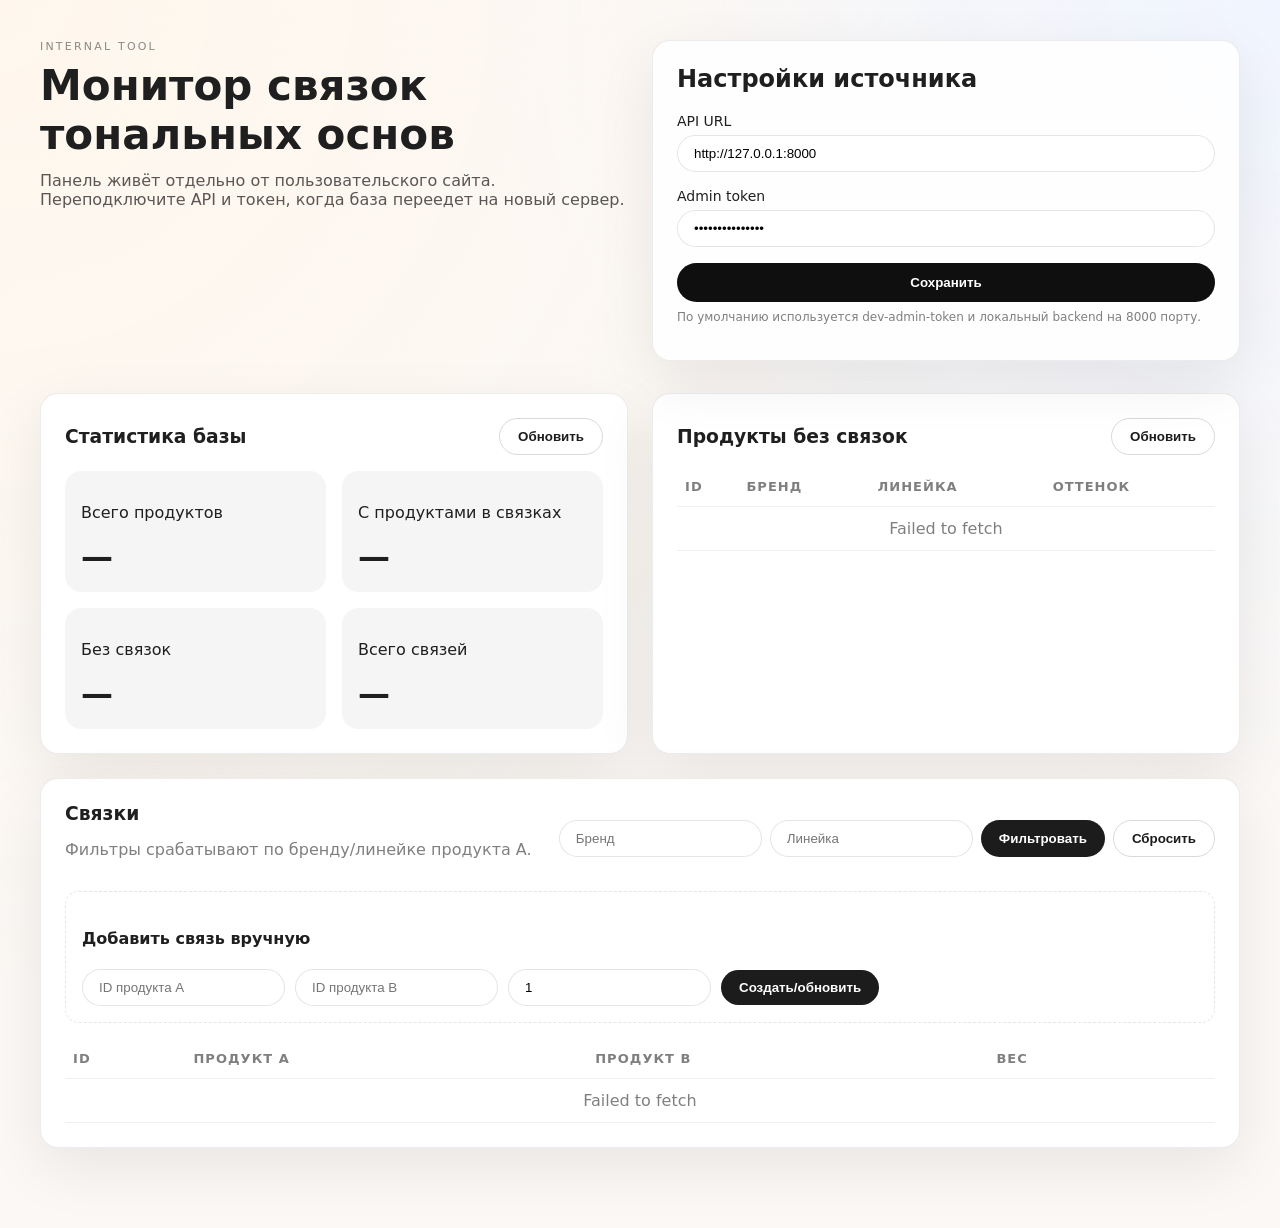
==== admin-tool/index.html @ c2df2147 "Add standalone admin API and UI" ====
<!DOCTYPE html>
<html lang="ru">
<head>
    <meta charset="UTF-8" />
    <meta name="viewport" content="width=device-width, initial-scale=1.0" />
    <title>SkinCode — Админ панель связок</title>
    <link rel="stylesheet" href="styles.css" />
</head>
<body>
    <div class="app-shell">
        <header class="app-header">
            <div>
                <p class="eyebrow">internal tool</p>
                <h1>Монитор связок тональных основ</h1>
                <p class="subtitle">Панель живёт отдельно от пользовательского сайта. Переподключите API и токен, когда база переедет на новый сервер.</p>
            </div>
            <div class="config-card">
                <h2>Настройки источника</h2>
                <label>
                    API URL
                    <input type="text" id="api-url" placeholder="https://..." />
                </label>
                <label>
                    Admin token
                    <input type="password" id="api-token" placeholder="X-Admin-Token" />
                </label>
                <button id="save-config">Сохранить</button>
                <p class="config-hint">По умолчанию используется dev-admin-token и локальный backend на 8000 порту.</p>
            </div>
        </header>

        <main class="grid">
            <section class="panel" id="stats-panel">
                <div class="panel-header">
                    <h3>Статистика базы</h3>
                    <button class="ghost" id="refresh-stats">Обновить</button>
                </div>
                <div class="stats-grid" id="stats-grid">
                    <article class="stat-card">
                        <p>Всего продуктов</p>
                        <strong id="stat-total">—</strong>
                    </article>
                    <article class="stat-card">
                        <p>С продуктами в связках</p>
                        <strong id="stat-linked">—</strong>
                    </article>
                    <article class="stat-card">
                        <p>Без связок</p>
                        <strong id="stat-unlinked">—</strong>
                    </article>
                    <article class="stat-card">
                        <p>Всего связей</p>
                        <strong id="stat-links">—</strong>
                    </article>
                </div>
            </section>

            <section class="panel" id="gaps-panel">
                <div class="panel-header">
                    <h3>Продукты без связок</h3>
                    <button class="ghost" id="refresh-gaps">Обновить</button>
                </div>
                <table>
                    <thead>
                        <tr>
                            <th>ID</th>
                            <th>Бренд</th>
                            <th>Линейка</th>
                            <th>Оттенок</th>
                        </tr>
                    </thead>
                    <tbody id="gaps-body">
                        <tr><td colspan="4" class="muted">Нет данных</td></tr>
                    </tbody>
                </table>
            </section>

            <section class="panel wide" id="links-panel">
                <div class="panel-header">
                    <div>
                        <h3>Связки</h3>
                        <p class="muted">Фильтры срабатывают по бренду/линейке продукта A.</p>
                    </div>
                    <div class="filters">
                        <input type="text" id="filter-brand" placeholder="Бренд" />
                        <input type="text" id="filter-line" placeholder="Линейка" />
                        <button id="apply-filter">Фильтровать</button>
                        <button class="ghost" id="reset-filter">Сбросить</button>
                    </div>
                </div>
                <div class="panel-subheader">
                    <form id="create-link-form">
                        <h4>Добавить связь вручную</h4>
                        <div class="form-row">
                            <input type="number" id="product-a" placeholder="ID продукта A" required />
                            <input type="number" id="product-b" placeholder="ID продукта B" required />
                            <input type="number" id="link-weight" placeholder="Вес" value="1" min="0" />
                            <button type="submit">Создать/обновить</button>
                        </div>
                    </form>
                </div>
                <table>
                    <thead>
                        <tr>
                            <th>ID</th>
                            <th>Продукт A</th>
                            <th>Продукт B</th>
                            <th>Вес</th>
                            <th></th>
                        </tr>
                    </thead>
                    <tbody id="links-body">
                        <tr><td colspan="5" class="muted">Нет данных</td></tr>
                    </tbody>
                </table>
            </section>
        </main>
    </div>

    <template id="link-row-template">
        <tr>
            <td class="mono" data-field="id"></td>
            <td>
                <div class="product-line" data-field="productA"></div>
            </td>
            <td>
                <div class="product-line" data-field="productB"></div>
            </td>
            <td>
                <input type="number" class="weight-input" min="0" />
            </td>
            <td>
                <button class="ghost" data-action="delete">Удалить</button>
            </td>
        </tr>
    </template>

    <script src="app.js" type="module"></script>
</body>
</html>
---- admin-tool/styles.css ----
:root {
    font-family: 'Inter', system-ui, -apple-system, BlinkMacSystemFont, 'Segoe UI', sans-serif;
    color: #1f1f1f;
    background: #f9f6f2;
    --radius: 18px;
    --border: 1px solid rgba(15, 15, 15, 0.08);
    --shadow: 0 20px 60px rgba(15, 15, 15, 0.08);
    --shell-max: 1200px;
}

* {
    box-sizing: border-box;
}

body {
    margin: 0;
    padding: 40px 24px 80px;
    background: radial-gradient(circle at top left, #fff7ed, transparent 55%),
        radial-gradient(circle at top right, #f1f5ff, transparent 45%),
        #fbf8f5;
}

.app-shell {
    max-width: var(--shell-max);
    margin: 0 auto;
    display: flex;
    flex-direction: column;
    gap: 32px;
}

.app-header {
    display: grid;
    grid-template-columns: repeat(auto-fit, minmax(280px, 1fr));
    gap: 24px;
    align-items: start;
}

.eyebrow {
    text-transform: uppercase;
    letter-spacing: 0.2em;
    font-size: 11px;
    color: rgba(0, 0, 0, 0.45);
    margin: 0 0 8px;
}

.app-header h1 {
    margin: 0 0 12px;
    font-size: clamp(28px, 4vw, 42px);
}

.subtitle {
    margin: 0;
    color: rgba(0, 0, 0, 0.65);
}

.config-card {
    background: rgba(255, 255, 255, 0.85);
    border: var(--border);
    border-radius: var(--radius);
    padding: 24px;
    backdrop-filter: blur(20px);
    box-shadow: var(--shadow);
}

.config-card h2 {
    margin-top: 0;
}

.config-card label {
    display: flex;
    flex-direction: column;
    font-size: 14px;
    gap: 6px;
    margin-bottom: 16px;
}

.config-card input {
    padding: 10px 12px;
    border-radius: 10px;
    border: var(--border);
    background: rgba(255, 255, 255, 0.9);
}

.config-card button {
    width: 100%;
    padding: 12px;
    border-radius: 999px;
    border: none;
    background: #0f0f0f;
    color: white;
    font-weight: 600;
}

.config-hint {
    font-size: 12px;
    color: rgba(0, 0, 0, 0.5);
    margin-top: 8px;
}

.grid {
    display: grid;
    gap: 24px;
}

.panel {
    background: white;
    border-radius: var(--radius);
    padding: 24px;
    border: var(--border);
    box-shadow: var(--shadow);
}

.panel.wide {
    grid-column: span 1;
}

.panel-header {
    display: flex;
    align-items: center;
    justify-content: space-between;
    gap: 16px;
}

.panel-header h3 {
    margin: 0;
}

.panel-subheader {
    margin: 16px 0;
    border: 1px dashed rgba(0, 0, 0, 0.1);
    border-radius: 14px;
    padding: 16px;
}

.stats-grid {
    display: grid;
    grid-template-columns: repeat(auto-fit, minmax(180px, 1fr));
    gap: 16px;
    margin-top: 16px;
}

.stat-card {
    background: rgba(15, 15, 15, 0.04);
    border-radius: 16px;
    padding: 16px;
}

.stat-card strong {
    font-size: 32px;
    display: block;
}

.filters {
    display: flex;
    flex-wrap: wrap;
    gap: 8px;
}

button {
    border: none;
    border-radius: 999px;
    padding: 10px 18px;
    background: #1c1c1c;
    color: white;
    cursor: pointer;
    font-weight: 600;
}

button.ghost {
    background: transparent;
    color: #1c1c1c;
    border: 1px solid rgba(0, 0, 0, 0.15);
}

input[type="text"],
input[type="number"],
input[type="password"] {
    border-radius: 999px;
    border: 1px solid rgba(0, 0, 0, 0.1);
    padding: 10px 16px;
    min-width: 140px;
}

table {
    width: 100%;
    border-collapse: collapse;
    margin-top: 12px;
}

th,
td {
    padding: 12px 8px;
    border-bottom: 1px solid rgba(0, 0, 0, 0.06);
    text-align: left;
}

th {
    font-size: 13px;
    text-transform: uppercase;
    letter-spacing: 0.08em;
    color: rgba(0, 0, 0, 0.5);
}

.muted {
    color: rgba(0, 0, 0, 0.5);
    text-align: center;
}

.product-line {
    display: flex;
    flex-direction: column;
    font-size: 13px;
}

.product-line strong {
    font-size: 15px;
}

.mono {
    font-family: 'JetBrains Mono', 'SFMono-Regular', Consolas, monospace;
}

.form-row {
    display: flex;
    flex-wrap: wrap;
    gap: 10px;
    align-items: center;
}

.weight-input {
    width: 80px;
}

@media (min-width: 900px) {
    .grid {
        grid-template-columns: repeat(2, minmax(0, 1fr));
    }

    .panel.wide {
        grid-column: span 2;
    }
}
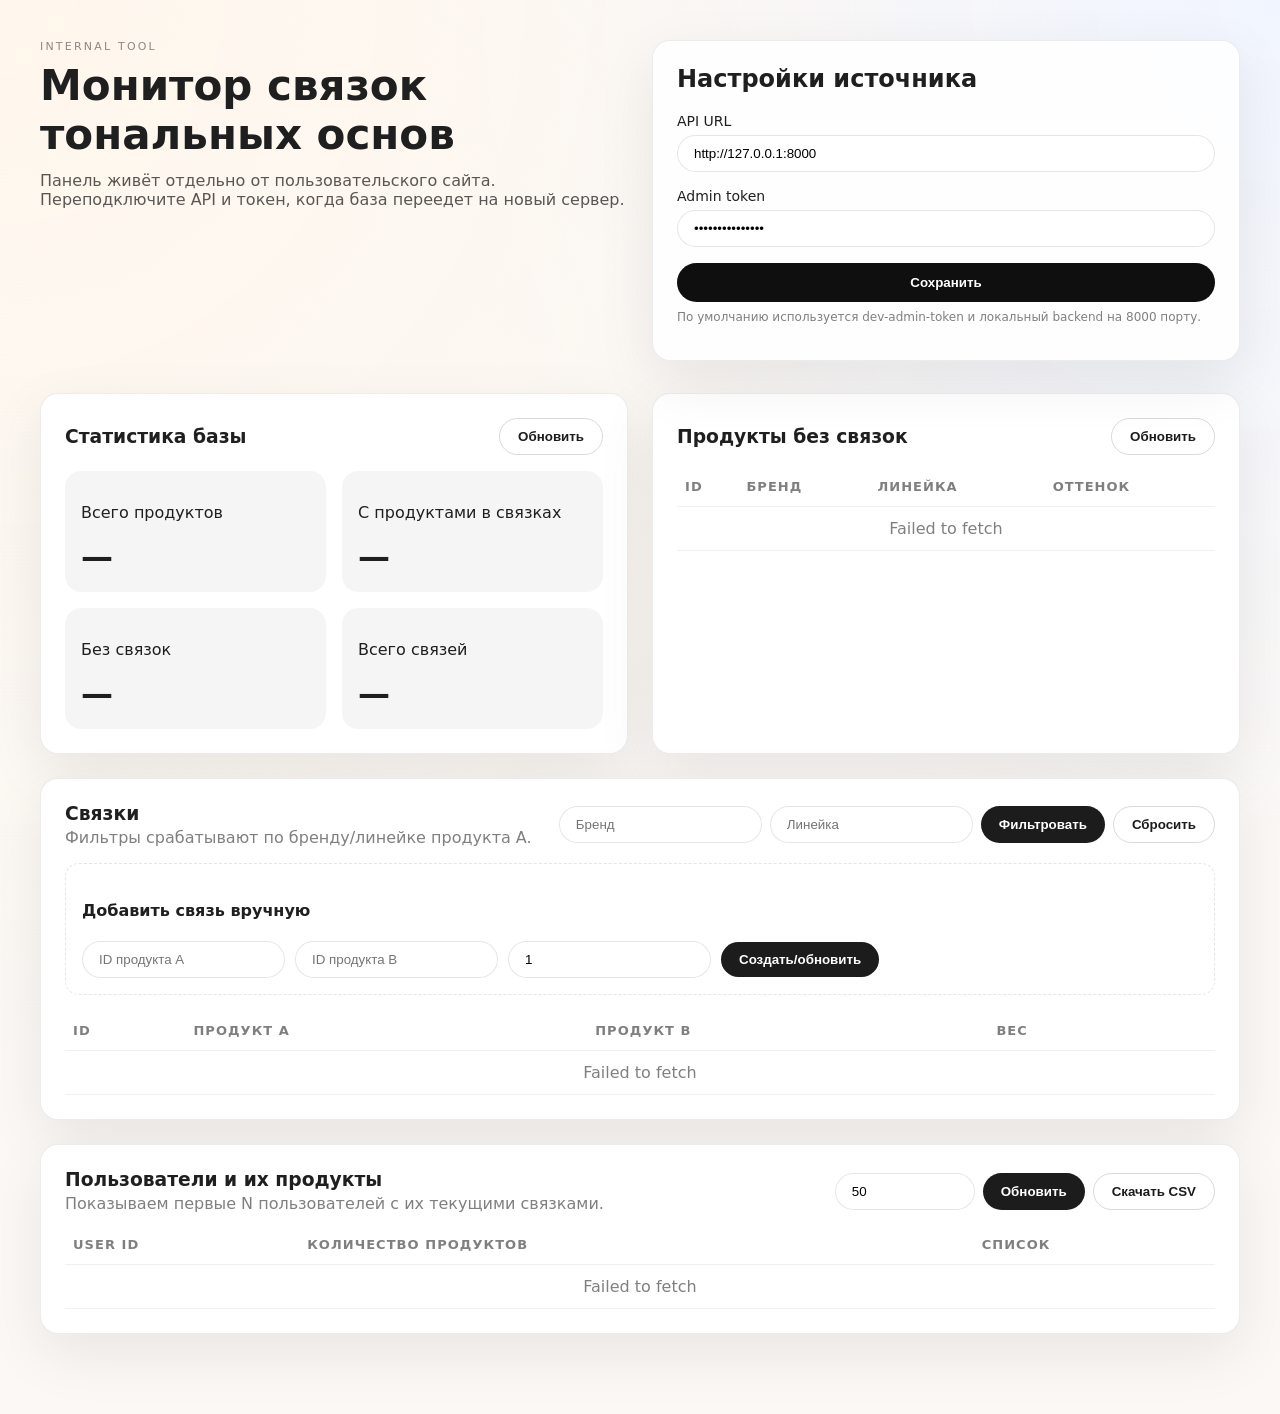
==== commit 00fed2a2: "Add admin user product view and CSV export" ====
--- a/admin-tool/index.html
+++ b/admin-tool/index.html
@@ -114,6 +114,32 @@
                     </tbody>
                 </table>
             </section>
+
+            <section class="panel wide" id="users-panel">
+                <div class="panel-header">
+                    <div>
+                        <h3>Пользователи и их продукты</h3>
+                        <p class="muted">Показываем первые N пользователей с их текущими связками.</p>
+                    </div>
+                    <div class="filters">
+                        <input type="number" id="users-limit" min="1" max="500" value="50" />
+                        <button id="refresh-users">Обновить</button>
+                        <button class="ghost" id="download-users">Скачать CSV</button>
+                    </div>
+                </div>
+                <table>
+                    <thead>
+                        <tr>
+                            <th>User ID</th>
+                            <th>Количество продуктов</th>
+                            <th>Список</th>
+                        </tr>
+                    </thead>
+                    <tbody id="users-body">
+                        <tr><td colspan="3" class="muted">Нет данных</td></tr>
+                    </tbody>
+                </table>
+            </section>
         </main>
     </div>
 
--- a/admin-tool/styles.css
+++ b/admin-tool/styles.css
@@ -125,6 +125,10 @@
     margin: 0;
 }
 
+.panel-header p.muted {
+    margin: 4px 0 0;
+}
+
 .panel-subheader {
     margin: 16px 0;
     border: 1px dashed rgba(0, 0, 0, 0.1);
@@ -156,6 +160,10 @@
     gap: 8px;
 }
 
+#users-panel .filters input[type="number"] {
+    width: 120px;
+}
+
 button {
     border: none;
     border-radius: 999px;
@@ -216,6 +224,19 @@
     font-size: 15px;
 }
 
+.user-products-list {
+    display: flex;
+    flex-wrap: wrap;
+    gap: 6px;
+}
+
+.user-products-list span {
+    background: rgba(15, 15, 15, 0.06);
+    border-radius: 999px;
+    padding: 4px 10px;
+    font-size: 13px;
+}
+
 .mono {
     font-family: 'JetBrains Mono', 'SFMono-Regular', Consolas, monospace;
 }
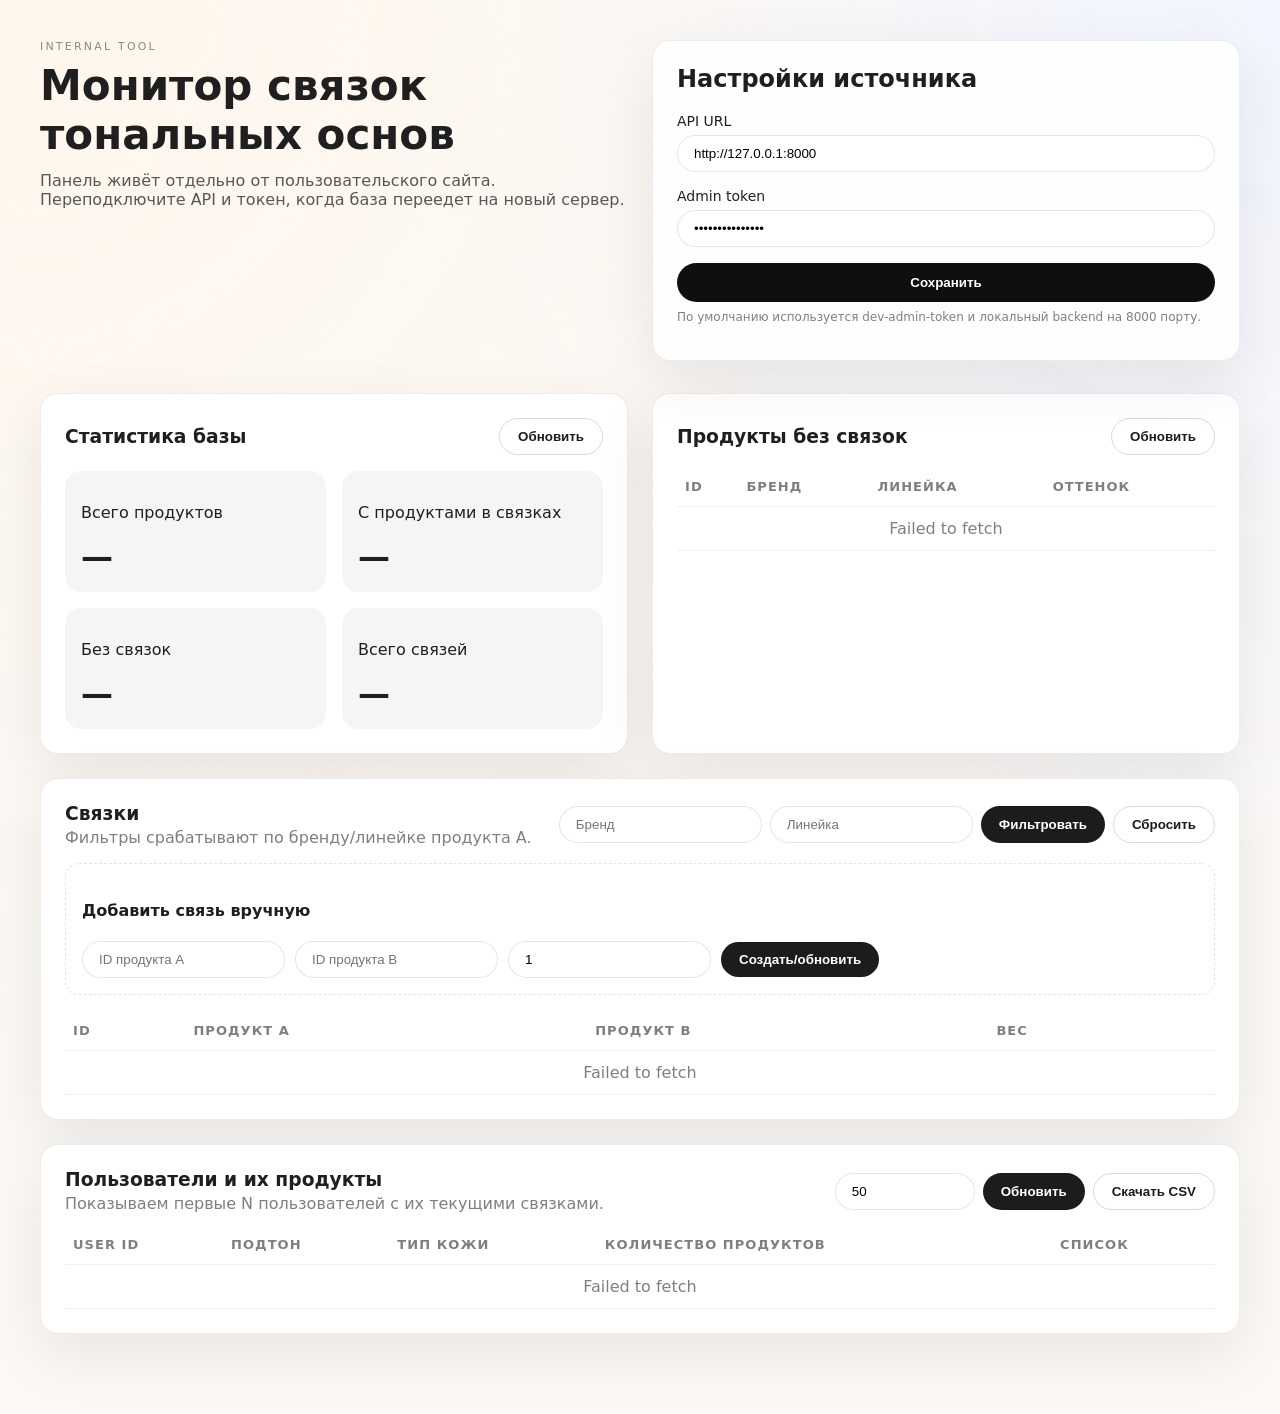
==== commit 9807a2b6: "Fix CSV export: add undertone/skin_type columns and separate rows per product" ====
--- a/admin-tool/index.html
+++ b/admin-tool/index.html
@@ -131,12 +131,14 @@
                     <thead>
                         <tr>
                             <th>User ID</th>
+                            <th>Подтон</th>
+                            <th>Тип кожи</th>
                             <th>Количество продуктов</th>
                             <th>Список</th>
                         </tr>
                     </thead>
                     <tbody id="users-body">
-                        <tr><td colspan="3" class="muted">Нет данных</td></tr>
+                        <tr><td colspan="5" class="muted">Нет данных</td></tr>
                     </tbody>
                 </table>
             </section>
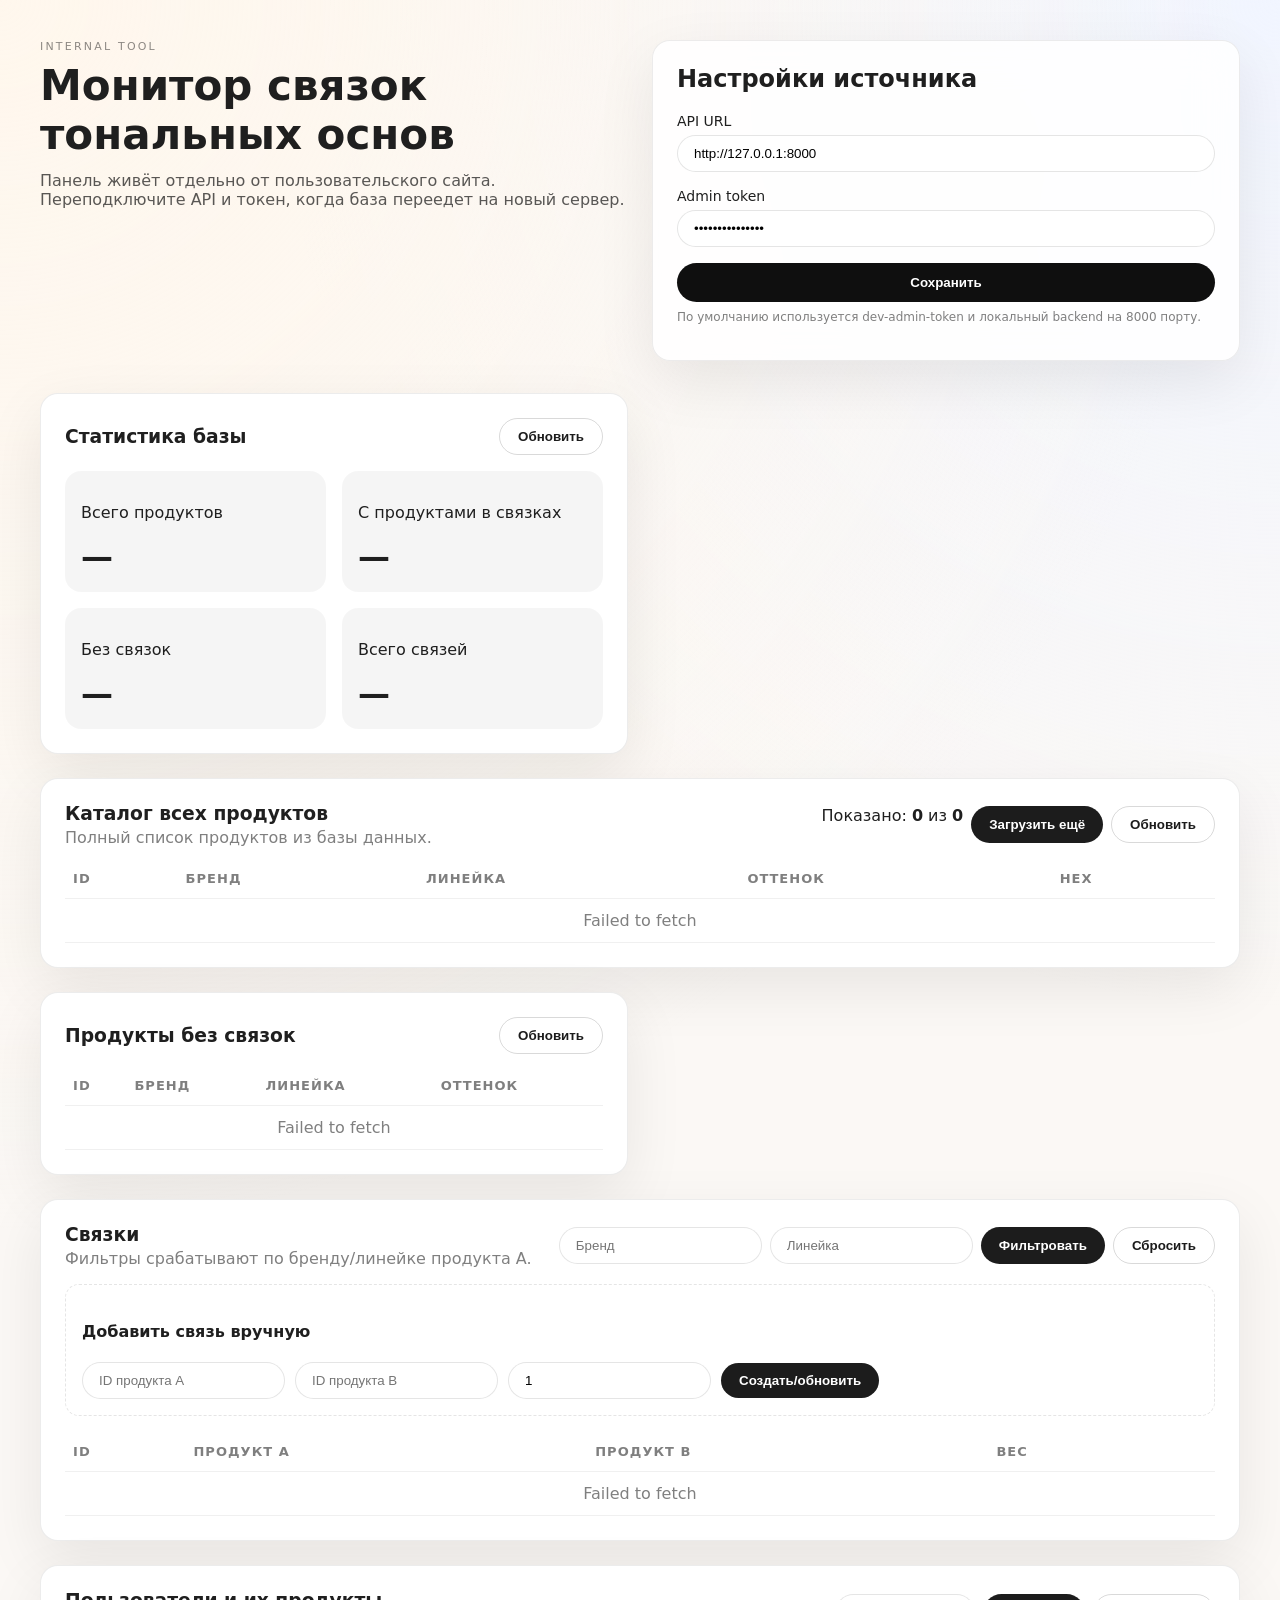
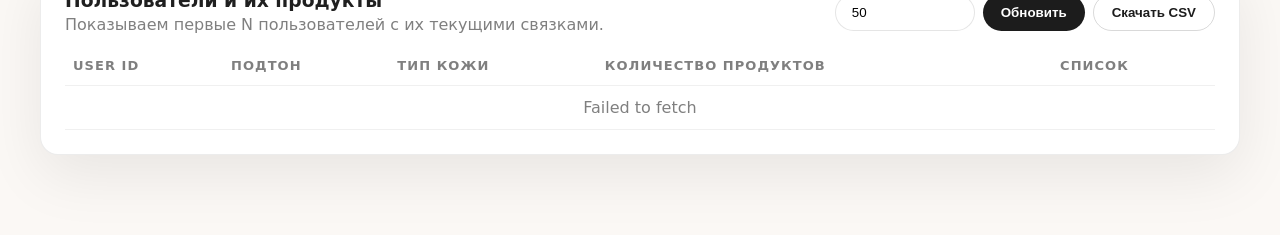
==== commit a9d2706e: "Add full product catalog view with pagination to admin panel" ====
--- a/admin-tool/index.html
+++ b/admin-tool/index.html
@@ -53,6 +53,34 @@
                         <strong id="stat-links">—</strong>
                     </article>
                 </div>
+            </section>
+
+            <section class="panel wide" id="catalog-panel">
+                <div class="panel-header">
+                    <div>
+                        <h3>Каталог всех продуктов</h3>
+                        <p class="muted">Полный список продуктов из базы данных.</p>
+                    </div>
+                    <div class="filters">
+                        <span>Показано: <strong id="catalog-count">0</strong> из <strong id="catalog-total">0</strong></span>
+                        <button id="load-more-catalog">Загрузить ещё</button>
+                        <button class="ghost" id="refresh-catalog">Обновить</button>
+                    </div>
+                </div>
+                <table>
+                    <thead>
+                        <tr>
+                            <th>ID</th>
+                            <th>Бренд</th>
+                            <th>Линейка</th>
+                            <th>Оттенок</th>
+                            <th>Hex</th>
+                        </tr>
+                    </thead>
+                    <tbody id="catalog-body">
+                        <tr><td colspan="5" class="muted">Нет данных</td></tr>
+                    </tbody>
+                </table>
             </section>
 
             <section class="panel" id="gaps-panel">
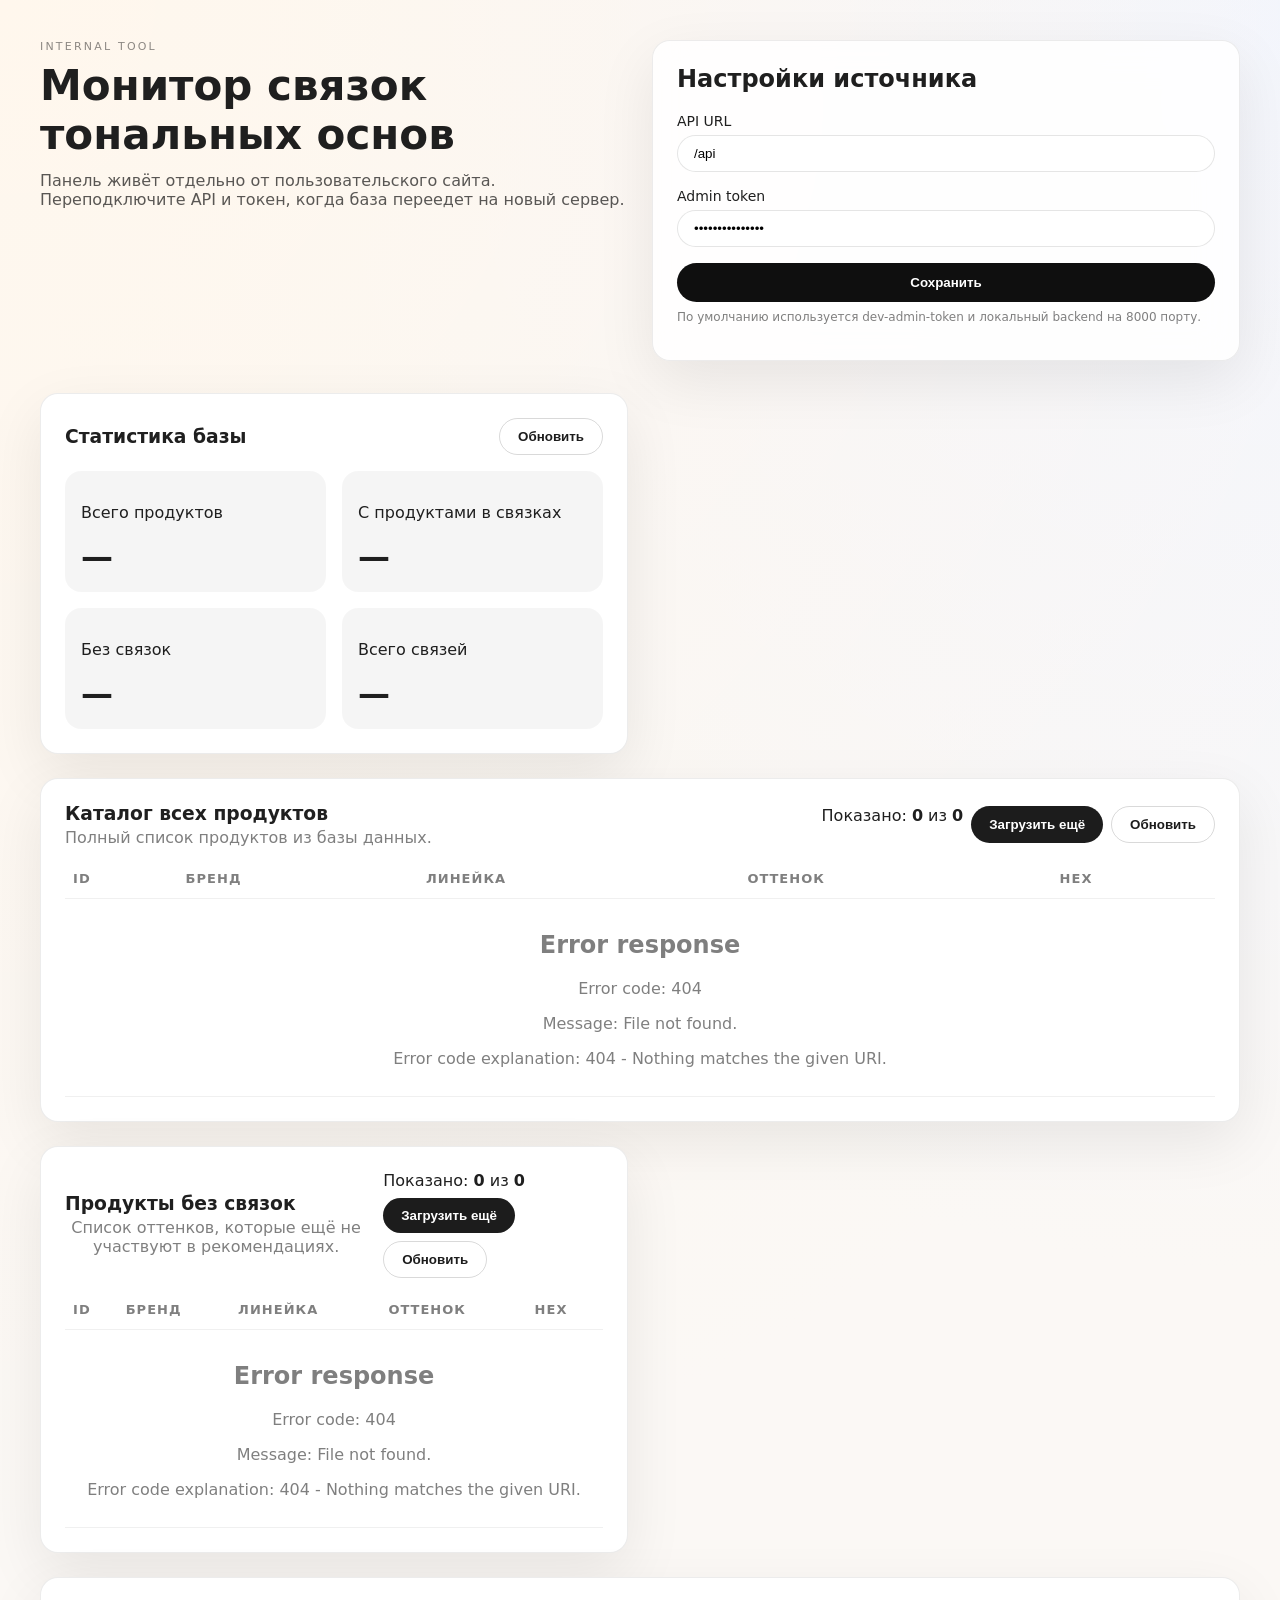
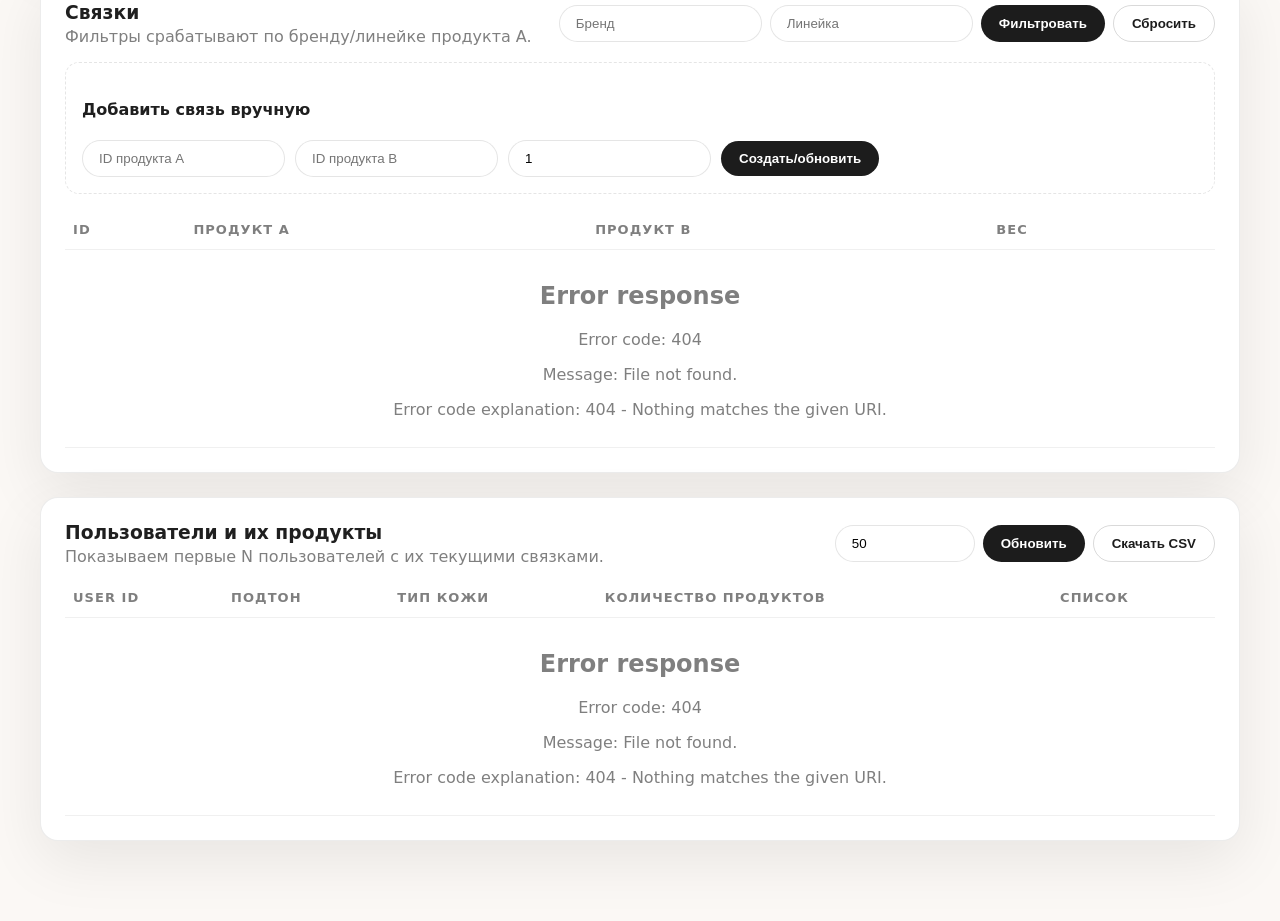
==== commit cd2d3692: "Improve admin pagination and main site inputs" ====
--- a/admin-tool/index.html
+++ b/admin-tool/index.html
@@ -85,8 +85,15 @@
 
             <section class="panel" id="gaps-panel">
                 <div class="panel-header">
-                    <h3>Продукты без связок</h3>
-                    <button class="ghost" id="refresh-gaps">Обновить</button>
+                    <div>
+                        <h3>Продукты без связок</h3>
+                        <p class="muted">Список оттенков, которые ещё не участвуют в рекомендациях.</p>
+                    </div>
+                    <div class="filters">
+                        <span>Показано: <strong id="gaps-count">0</strong> из <strong id="gaps-total">0</strong></span>
+                        <button id="load-more-gaps">Загрузить ещё</button>
+                        <button class="ghost" id="refresh-gaps">Обновить</button>
+                    </div>
                 </div>
                 <table>
                     <thead>
@@ -95,10 +102,11 @@
                             <th>Бренд</th>
                             <th>Линейка</th>
                             <th>Оттенок</th>
+                            <th>Hex</th>
                         </tr>
                     </thead>
                     <tbody id="gaps-body">
-                        <tr><td colspan="4" class="muted">Нет данных</td></tr>
+                        <tr><td colspan="5" class="muted">Нет данных</td></tr>
                     </tbody>
                 </table>
             </section>
@@ -191,6 +199,6 @@
         </tr>
     </template>
 
-    <script src="app.js" type="module"></script>
+    <script src="app.v2.js" type="module"></script>
 </body>
 </html>
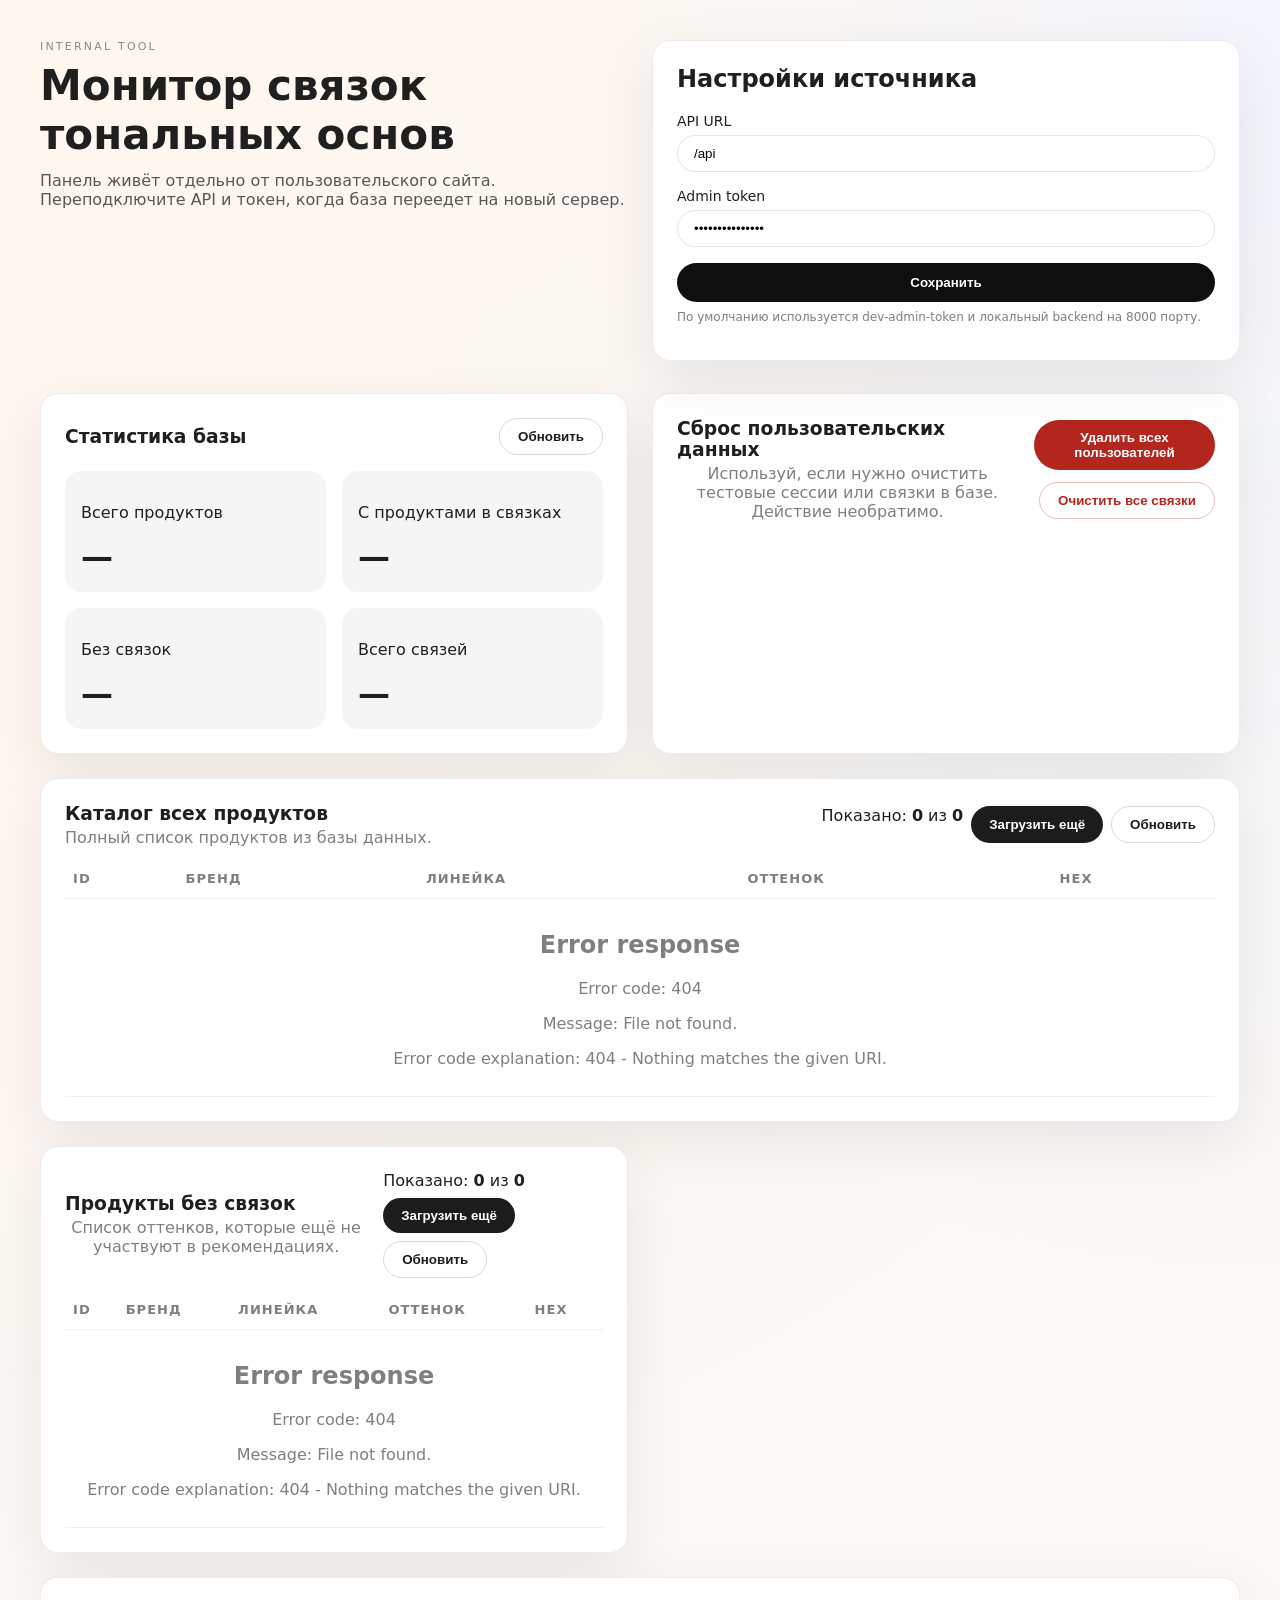
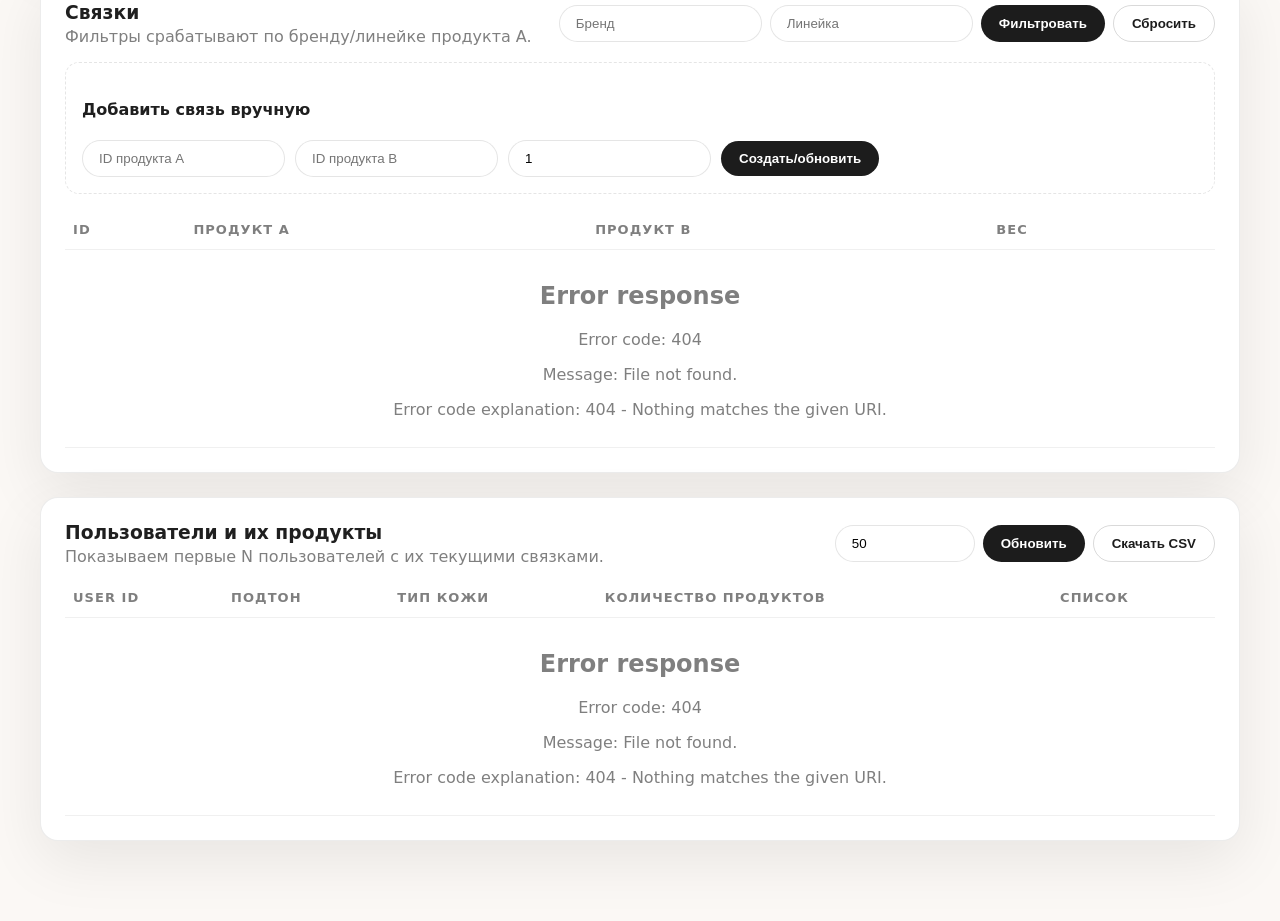
==== commit 6ad91078: "Add admin maintenance reset for users and links" ====
--- a/admin-tool/index.html
+++ b/admin-tool/index.html
@@ -55,6 +55,19 @@
                 </div>
             </section>
 
+            <section class="panel" id="maintenance-panel">
+                <div class="panel-header">
+                    <div>
+                        <h3>Сброс пользовательских данных</h3>
+                        <p class="muted">Используй, если нужно очистить тестовые сессии или связки в базе. Действие необратимо.</p>
+                    </div>
+                    <div class="wipe-actions">
+                        <button class="danger" id="btn-wipe-users">Удалить всех пользователей</button>
+                        <button class="danger ghost" id="btn-wipe-links">Очистить все связки</button>
+                    </div>
+                </div>
+            </section>
+
             <section class="panel wide" id="catalog-panel">
                 <div class="panel-header">
                     <div>
--- a/admin-tool/styles.css
+++ b/admin-tool/styles.css
@@ -180,6 +180,24 @@
     border: 1px solid rgba(0, 0, 0, 0.15);
 }
 
+button.danger {
+    background: #b3261e;
+    color: #fff;
+}
+
+button.danger.ghost {
+    background: transparent;
+    color: #b3261e;
+    border-color: rgba(179, 38, 30, 0.3);
+}
+
+.wipe-actions {
+    display: flex;
+    gap: 12px;
+    flex-wrap: wrap;
+    justify-content: flex-end;
+}
+
 input[type="text"],
 input[type="number"],
 input[type="password"] {
